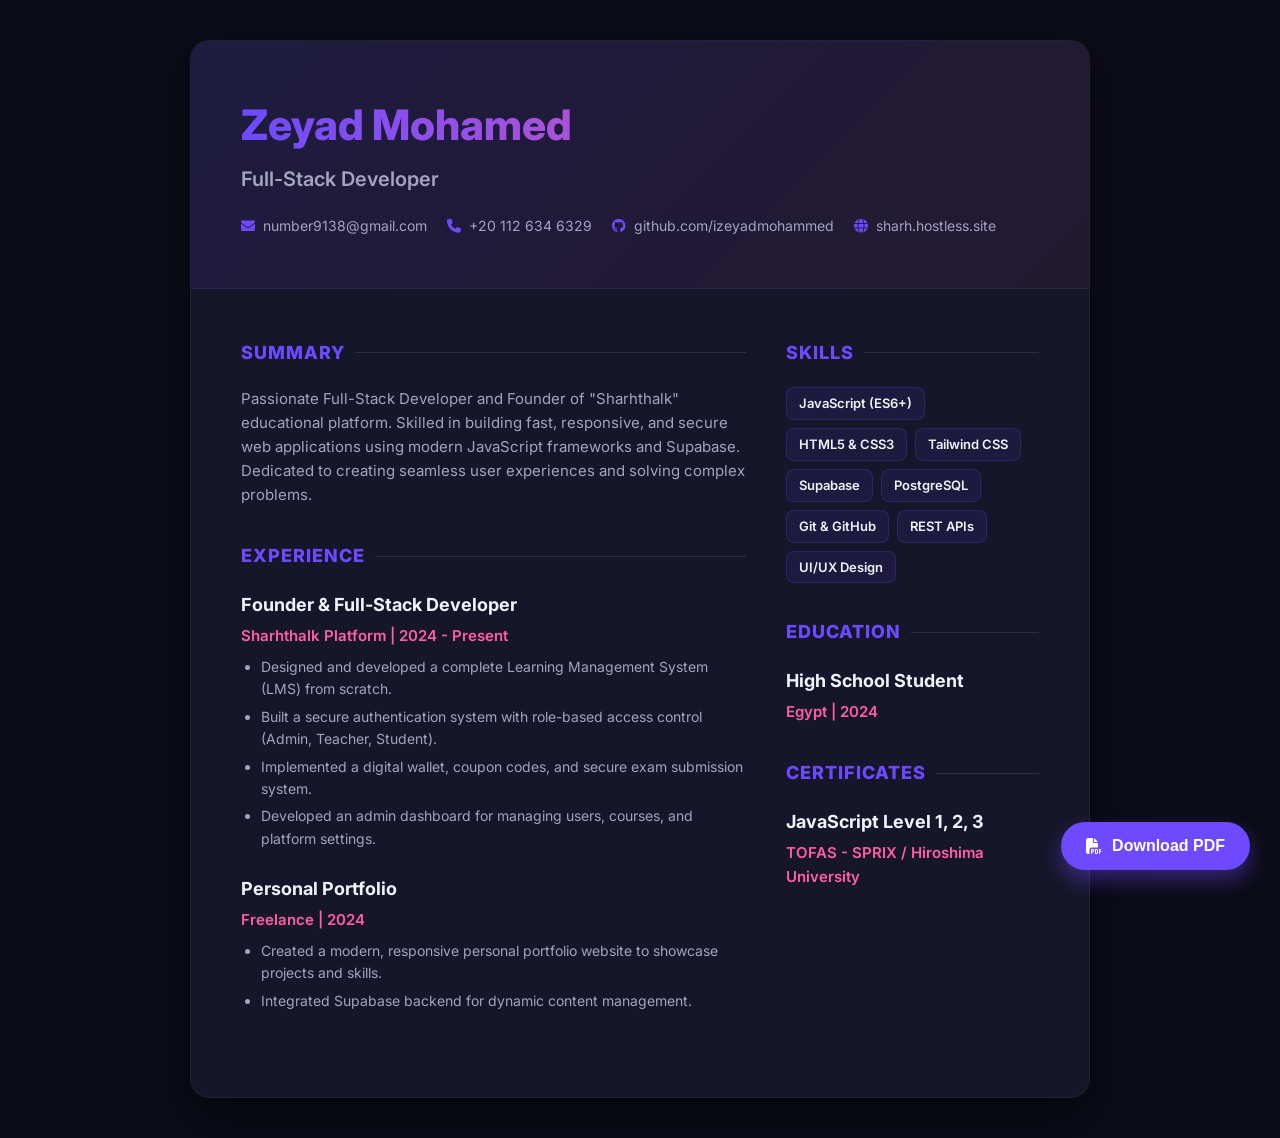
==== cv.html @ 6963fbc4 "Add CV page" ====
<!DOCTYPE html>
<html lang="en" dir="ltr">
<head>
  <meta charset="UTF-8">
  <meta name="viewport" content="width=device-width, initial-scale=1.0">
  <title>Zeyad Mohamed | CV</title>
  <link href="https://fonts.googleapis.com/css2?family=Inter:wght@300;400;600;700;800&display=swap" rel="stylesheet">
  <link rel="stylesheet" href="https://cdnjs.cloudflare.com/ajax/libs/font-awesome/6.4.0/css/all.min.css">
  <style>
    :root { --primary: #6d4aff; --secondary: #ff5fa2; --bg: #0c0c18; --surface: #16162a; --text: #f2f2fb; --muted: #a3a3c2; }
    * { box-sizing: border-box; margin: 0; padding: 0; }
    body { font-family: 'Inter', sans-serif; background: var(--bg); color: var(--text); line-height: 1.6; padding: 40px 20px; display: flex; justify-content: center; }
    
    .cv-container { width: 100%; max-width: 900px; background: var(--surface); border-radius: 20px; overflow: hidden; border: 1px solid rgba(255,255,255,0.05); box-shadow: 0 20px 50px rgba(0,0,0,0.5); }
    
    /* Header */
    .header { padding: 50px; background: linear-gradient(135deg, rgba(109,74,255,0.1), rgba(255,95,162,0.05)); border-bottom: 1px solid rgba(255,255,255,0.05); position: relative; }
    .header h1 { font-size: 42px; font-weight: 800; margin-bottom: 5px; background: linear-gradient(90deg, var(--primary), var(--secondary)); -webkit-background-clip: text; color: transparent; }
    .header h2 { font-size: 20px; color: var(--muted); font-weight: 600; margin-bottom: 20px; }
    .contact-info { display: flex; flex-wrap: wrap; gap: 20px; font-size: 14px; color: var(--muted); }
    .contact-info span { display: flex; align-items: center; gap: 8px; }
    .contact-info i { color: var(--primary); }

    /* Layout */
    .content { display: flex; flex-direction: column; padding: 50px; gap: 40px; }
    @media (min-width: 768px) { .content { flex-direction: row; } .left-col { flex: 2; } .right-col { flex: 1; } }
    
    /* Sections */
    .section { margin-bottom: 35px; }
    .section-title { font-size: 18px; font-weight: 800; text-transform: uppercase; letter-spacing: 1px; color: var(--primary); margin-bottom: 20px; display: flex; align-items: center; gap: 10px; }
    .section-title::after { content: ''; flex: 1; height: 1px; background: rgba(255,255,255,0.1); }

    /* Items */
    .item { margin-bottom: 25px; }
    .item h3 { font-size: 18px; font-weight: 700; color: var(--text); margin-bottom: 4px; }
    .item h4 { font-size: 15px; font-weight: 600; color: var(--secondary); margin-bottom: 8px; }
    .item p { font-size: 14px; color: var(--muted); }
    .item ul { padding-left: 20px; margin-top: 8px; font-size: 14px; color: var(--muted); }
    .item ul li { margin-bottom: 5px; }

    /* Skills */
    .skill-tags { display: flex; flex-wrap: wrap; gap: 8px; }
    .skill-tags span { background: rgba(109,74,255,0.1); border: 1px solid rgba(109,74,255,0.2); color: var(--text); padding: 5px 12px; border-radius: 8px; font-size: 13px; font-weight: 600; }

    /* Print Button */
    .print-btn { position: fixed; bottom: 30px; right: 30px; background: var(--primary); color: white; border: none; padding: 15px 25px; border-radius: 50px; font-size: 16px; font-weight: 700; cursor: pointer; box-shadow: 0 10px 20px rgba(109,74,255,0.4); display: flex; align-items: center; gap: 10px; transition: 0.3s; }
    .print-btn:hover { transform: translateY(-3px); box-shadow: 0 15px 25px rgba(109,74,255,0.6); }

    /* Print Settings */
    @media print {
      body { background: white; color: black; padding: 0; }
      .cv-container { box-shadow: none; border: none; max-width: 100%; border-radius: 0; }
      .header { background: white; border-bottom: 2px solid #eee; padding: 30px; }
      .header h1 { color: black; -webkit-text-fill-color: black; }
      .header h2, .contact-info, .item p, .item ul { color: #444; }
      .content { padding: 30px; }
      .section-title { color: #333; }
      .section-title::after { background: #ddd; }
      .item h3 { color: black; }
      .item h4 { color: #555; }
      .skill-tags span { border: 1px solid #ccc; background: #f9f9f9; color: #333; }
      .print-btn { display: none; }
    }
  </style>
</head>
<body>

  <div class="cv-container">
    <header class="header">
      <h1>Zeyad Mohamed</h1>
      <h2>Full-Stack Developer</h2>
      <div class="contact-info">
        <span><i class="fa-solid fa-envelope"></i> number9138@gmail.com</span>
        <span><i class="fa-solid fa-phone"></i> +20 112 634 6329</span>
        <span><i class="fa-brands fa-github"></i> github.com/izeyadmohammed</span>
        <span><i class="fa-solid fa-globe"></i> sharh.hostless.site</span>
      </div>
    </header>

    <div class="content">
      <div class="left-col">
        
        <div class="section">
          <div class="section-title">Summary</div>
          <p style="font-size: 15px; color: var(--muted);">Passionate Full-Stack Developer and Founder of "Sharhthalk" educational platform. Skilled in building fast, responsive, and secure web applications using modern JavaScript frameworks and Supabase. Dedicated to creating seamless user experiences and solving complex problems.</p>
        </div>

        <div class="section">
          <div class="section-title">Experience</div>
          
          <div class="item">
            <h3>Founder & Full-Stack Developer</h3>
            <h4>Sharhthalk Platform | 2024 - Present</h4>
            <ul>
              <li>Designed and developed a complete Learning Management System (LMS) from scratch.</li>
              <li>Built a secure authentication system with role-based access control (Admin, Teacher, Student).</li>
              <li>Implemented a digital wallet, coupon codes, and secure exam submission system.</li>
              <li>Developed an admin dashboard for managing users, courses, and platform settings.</li>
            </ul>
          </div>

          <div class="item">
            <h3>Personal Portfolio</h3>
            <h4>Freelance | 2024</h4>
            <ul>
              <li>Created a modern, responsive personal portfolio website to showcase projects and skills.</li>
              <li>Integrated Supabase backend for dynamic content management.</li>
            </ul>
          </div>
        </div>

      </div>

      <div class="right-col">
        
        <div class="section">
          <div class="section-title">Skills</div>
          <div class="skill-tags">
            <span>JavaScript (ES6+)</span>
            <span>HTML5 & CSS3</span>
            <span>Tailwind CSS</span>
            <span>Supabase</span>
            <span>PostgreSQL</span>
            <span>Git & GitHub</span>
            <span>REST APIs</span>
            <span>UI/UX Design</span>
          </div>
        </div>

        <div class="section">
          <div class="section-title">Education</div>
          <div class="item">
            <h3>High School Student</h3>
            <h4>Egypt | 2024</h4>
          </div>
        </div>

        <div class="section">
          <div class="section-title">Certificates</div>
          <div class="item">
            <h3>JavaScript Level 1, 2, 3</h3>
            <h4>TOFAS - SPRIX / Hiroshima University</h4>
          </div>
        </div>

      </div>
    </div>
  </div>

  <button class="print-btn" onclick="window.print()">
    <i class="fa-solid fa-file-pdf"></i> Download PDF
  </button>

</body>
</html>
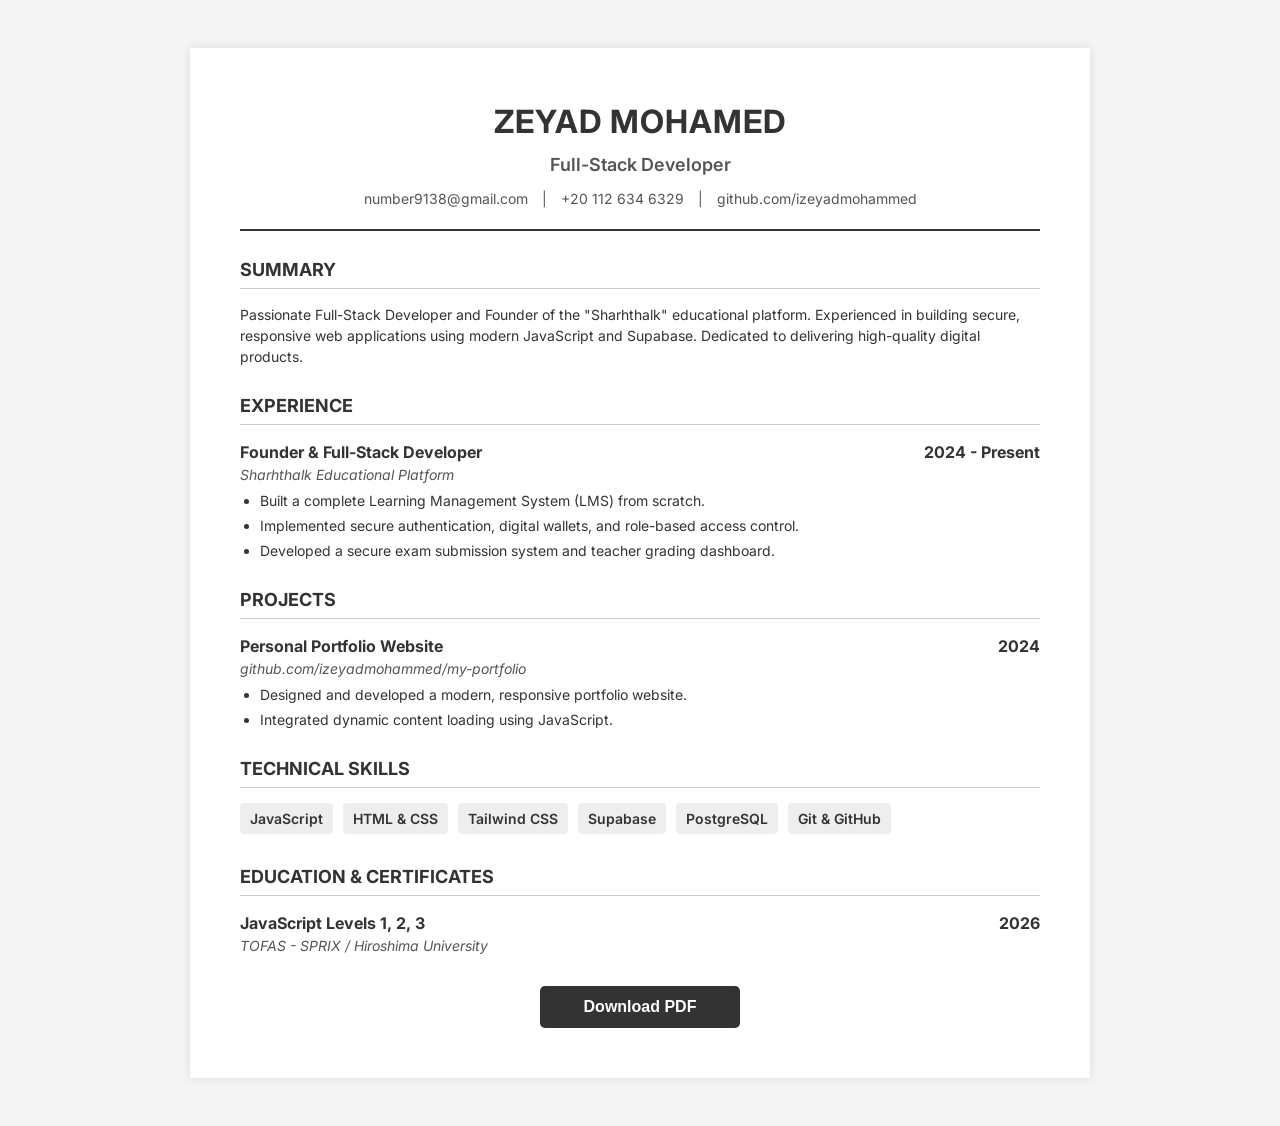
==== commit d5f38a50: "Update CV to classic white format" ====
--- a/cv.html
+++ b/cv.html
@@ -4,152 +4,104 @@
   <meta charset="UTF-8">
   <meta name="viewport" content="width=device-width, initial-scale=1.0">
   <title>Zeyad Mohamed | CV</title>
-  <link href="https://fonts.googleapis.com/css2?family=Inter:wght@300;400;600;700;800&display=swap" rel="stylesheet">
-  <link rel="stylesheet" href="https://cdnjs.cloudflare.com/ajax/libs/font-awesome/6.4.0/css/all.min.css">
+  <link href="https://fonts.googleapis.com/css2?family=Inter:wght@400;600;700&display=swap" rel="stylesheet">
   <style>
-    :root { --primary: #6d4aff; --secondary: #ff5fa2; --bg: #0c0c18; --surface: #16162a; --text: #f2f2fb; --muted: #a3a3c2; }
-    * { box-sizing: border-box; margin: 0; padding: 0; }
-    body { font-family: 'Inter', sans-serif; background: var(--bg); color: var(--text); line-height: 1.6; padding: 40px 20px; display: flex; justify-content: center; }
+    body { font-family: 'Inter', Arial, sans-serif; background: #f4f4f4; color: #333; padding: 40px 20px; line-height: 1.5; }
+    .cv-page { max-width: 800px; margin: 0 auto; background: white; padding: 50px; box-shadow: 0 0 10px rgba(0,0,0,0.1); }
     
-    .cv-container { width: 100%; max-width: 900px; background: var(--surface); border-radius: 20px; overflow: hidden; border: 1px solid rgba(255,255,255,0.05); box-shadow: 0 20px 50px rgba(0,0,0,0.5); }
+    header { text-align: center; border-bottom: 2px solid #333; padding-bottom: 20px; margin-bottom: 25px; }
+    h1 { font-size: 32px; text-transform: uppercase; letter-spacing: 1px; margin: 0 0 5px 0; }
+    .role { font-size: 18px; font-weight: 600; color: #555; margin-bottom: 10px; }
+    .contact { font-size: 14px; color: #555; }
+    .contact span { margin: 0 10px; }
     
-    /* Header */
-    .header { padding: 50px; background: linear-gradient(135deg, rgba(109,74,255,0.1), rgba(255,95,162,0.05)); border-bottom: 1px solid rgba(255,255,255,0.05); position: relative; }
-    .header h1 { font-size: 42px; font-weight: 800; margin-bottom: 5px; background: linear-gradient(90deg, var(--primary), var(--secondary)); -webkit-background-clip: text; color: transparent; }
-    .header h2 { font-size: 20px; color: var(--muted); font-weight: 600; margin-bottom: 20px; }
-    .contact-info { display: flex; flex-wrap: wrap; gap: 20px; font-size: 14px; color: var(--muted); }
-    .contact-info span { display: flex; align-items: center; gap: 8px; }
-    .contact-info i { color: var(--primary); }
+    h2 { font-size: 18px; text-transform: uppercase; border-bottom: 1px solid #ccc; padding-bottom: 5px; margin-top: 25px; margin-bottom: 15px; }
+    
+    .item { margin-bottom: 15px; }
+    .item-header { display: flex; justify-content: space-between; font-weight: 700; font-size: 16px; }
+    .item-sub { font-style: italic; color: #555; font-size: 14px; margin-bottom: 5px; }
+    
+    ul { margin-top: 5px; padding-left: 20px; }
+    li { margin-bottom: 4px; font-size: 14px; }
+    
+    .skills-list { list-style: none; padding: 0; display: flex; flex-wrap: wrap; gap: 10px; }
+    .skills-list li { background: #eee; padding: 5px 10px; border-radius: 4px; font-size: 14px; font-weight: 600; }
 
-    /* Layout */
-    .content { display: flex; flex-direction: column; padding: 50px; gap: 40px; }
-    @media (min-width: 768px) { .content { flex-direction: row; } .left-col { flex: 2; } .right-col { flex: 1; } }
+    .print-btn { display: block; width: 200px; margin: 30px auto 0; padding: 12px; background: #333; color: white; text-align: center; font-weight: bold; border: none; cursor: pointer; border-radius: 5px; font-size: 16px; }
     
-    /* Sections */
-    .section { margin-bottom: 35px; }
-    .section-title { font-size: 18px; font-weight: 800; text-transform: uppercase; letter-spacing: 1px; color: var(--primary); margin-bottom: 20px; display: flex; align-items: center; gap: 10px; }
-    .section-title::after { content: ''; flex: 1; height: 1px; background: rgba(255,255,255,0.1); }
-
-    /* Items */
-    .item { margin-bottom: 25px; }
-    .item h3 { font-size: 18px; font-weight: 700; color: var(--text); margin-bottom: 4px; }
-    .item h4 { font-size: 15px; font-weight: 600; color: var(--secondary); margin-bottom: 8px; }
-    .item p { font-size: 14px; color: var(--muted); }
-    .item ul { padding-left: 20px; margin-top: 8px; font-size: 14px; color: var(--muted); }
-    .item ul li { margin-bottom: 5px; }
-
-    /* Skills */
-    .skill-tags { display: flex; flex-wrap: wrap; gap: 8px; }
-    .skill-tags span { background: rgba(109,74,255,0.1); border: 1px solid rgba(109,74,255,0.2); color: var(--text); padding: 5px 12px; border-radius: 8px; font-size: 13px; font-weight: 600; }
-
-    /* Print Button */
-    .print-btn { position: fixed; bottom: 30px; right: 30px; background: var(--primary); color: white; border: none; padding: 15px 25px; border-radius: 50px; font-size: 16px; font-weight: 700; cursor: pointer; box-shadow: 0 10px 20px rgba(109,74,255,0.4); display: flex; align-items: center; gap: 10px; transition: 0.3s; }
-    .print-btn:hover { transform: translateY(-3px); box-shadow: 0 15px 25px rgba(109,74,255,0.6); }
-
-    /* Print Settings */
     @media print {
-      body { background: white; color: black; padding: 0; }
-      .cv-container { box-shadow: none; border: none; max-width: 100%; border-radius: 0; }
-      .header { background: white; border-bottom: 2px solid #eee; padding: 30px; }
-      .header h1 { color: black; -webkit-text-fill-color: black; }
-      .header h2, .contact-info, .item p, .item ul { color: #444; }
-      .content { padding: 30px; }
-      .section-title { color: #333; }
-      .section-title::after { background: #ddd; }
-      .item h3 { color: black; }
-      .item h4 { color: #555; }
-      .skill-tags span { border: 1px solid #ccc; background: #f9f9f9; color: #333; }
+      body { background: white; padding: 0; }
+      .cv-page { box-shadow: none; padding: 0; max-width: 100%; }
       .print-btn { display: none; }
     }
   </style>
 </head>
 <body>
 
-  <div class="cv-container">
-    <header class="header">
+  <div class="cv-page">
+    
+    <header>
       <h1>Zeyad Mohamed</h1>
-      <h2>Full-Stack Developer</h2>
-      <div class="contact-info">
-        <span><i class="fa-solid fa-envelope"></i> number9138@gmail.com</span>
-        <span><i class="fa-solid fa-phone"></i> +20 112 634 6329</span>
-        <span><i class="fa-brands fa-github"></i> github.com/izeyadmohammed</span>
-        <span><i class="fa-solid fa-globe"></i> sharh.hostless.site</span>
+      <div class="role">Full-Stack Developer</div>
+      <div class="contact">
+        <span>number9138@gmail.com</span> | 
+        <span>+20 112 634 6329</span> | 
+        <span>github.com/izeyadmohammed</span>
       </div>
     </header>
 
-    <div class="content">
-      <div class="left-col">
-        
-        <div class="section">
-          <div class="section-title">Summary</div>
-          <p style="font-size: 15px; color: var(--muted);">Passionate Full-Stack Developer and Founder of "Sharhthalk" educational platform. Skilled in building fast, responsive, and secure web applications using modern JavaScript frameworks and Supabase. Dedicated to creating seamless user experiences and solving complex problems.</p>
-        </div>
+    <h2>Summary</h2>
+    <p style="font-size: 14px;">Passionate Full-Stack Developer and Founder of the "Sharhthalk" educational platform. Experienced in building secure, responsive web applications using modern JavaScript and Supabase. Dedicated to delivering high-quality digital products.</p>
 
-        <div class="section">
-          <div class="section-title">Experience</div>
-          
-          <div class="item">
-            <h3>Founder & Full-Stack Developer</h3>
-            <h4>Sharhthalk Platform | 2024 - Present</h4>
-            <ul>
-              <li>Designed and developed a complete Learning Management System (LMS) from scratch.</li>
-              <li>Built a secure authentication system with role-based access control (Admin, Teacher, Student).</li>
-              <li>Implemented a digital wallet, coupon codes, and secure exam submission system.</li>
-              <li>Developed an admin dashboard for managing users, courses, and platform settings.</li>
-            </ul>
-          </div>
+    <h2>Experience</h2>
+    <div class="item">
+      <div class="item-header">
+        <span>Founder & Full-Stack Developer</span>
+        <span>2024 - Present</span>
+      </div>
+      <div class="item-sub">Sharhthalk Educational Platform</div>
+      <ul>
+        <li>Built a complete Learning Management System (LMS) from scratch.</li>
+        <li>Implemented secure authentication, digital wallets, and role-based access control.</li>
+        <li>Developed a secure exam submission system and teacher grading dashboard.</li>
+      </ul>
+    </div>
 
-          <div class="item">
-            <h3>Personal Portfolio</h3>
-            <h4>Freelance | 2024</h4>
-            <ul>
-              <li>Created a modern, responsive personal portfolio website to showcase projects and skills.</li>
-              <li>Integrated Supabase backend for dynamic content management.</li>
-            </ul>
-          </div>
-        </div>
+    <h2>Projects</h2>
+    <div class="item">
+      <div class="item-header">
+        <span>Personal Portfolio Website</span>
+        <span>2024</span>
+      </div>
+      <div class="item-sub">github.com/izeyadmohammed/my-portfolio</div>
+      <ul>
+        <li>Designed and developed a modern, responsive portfolio website.</li>
+        <li>Integrated dynamic content loading using JavaScript.</li>
+      </ul>
+    </div>
 
+    <h2>Technical Skills</h2>
+    <ul class="skills-list">
+      <li>JavaScript</li>
+      <li>HTML & CSS</li>
+      <li>Tailwind CSS</li>
+      <li>Supabase</li>
+      <li>PostgreSQL</li>
+      <li>Git & GitHub</li>
+    </ul>
+
+    <h2>Education & Certificates</h2>
+    <div class="item">
+      <div class="item-header">
+        <span>JavaScript Levels 1, 2, 3</span>
+        <span>2026</span>
       </div>
+      <div class="item-sub">TOFAS - SPRIX / Hiroshima University</div>
+    </div>
 
-      <div class="right-col">
-        
-        <div class="section">
-          <div class="section-title">Skills</div>
-          <div class="skill-tags">
-            <span>JavaScript (ES6+)</span>
-            <span>HTML5 & CSS3</span>
-            <span>Tailwind CSS</span>
-            <span>Supabase</span>
-            <span>PostgreSQL</span>
-            <span>Git & GitHub</span>
-            <span>REST APIs</span>
-            <span>UI/UX Design</span>
-          </div>
-        </div>
+    <button class="print-btn" onclick="window.print()">Download PDF</button>
 
-        <div class="section">
-          <div class="section-title">Education</div>
-          <div class="item">
-            <h3>High School Student</h3>
-            <h4>Egypt | 2024</h4>
-          </div>
-        </div>
-
-        <div class="section">
-          <div class="section-title">Certificates</div>
-          <div class="item">
-            <h3>JavaScript Level 1, 2, 3</h3>
-            <h4>TOFAS - SPRIX / Hiroshima University</h4>
-          </div>
-        </div>
-
-      </div>
-    </div>
   </div>
-
-  <button class="print-btn" onclick="window.print()">
-    <i class="fa-solid fa-file-pdf"></i> Download PDF
-  </button>
 
 </body>
 </html>
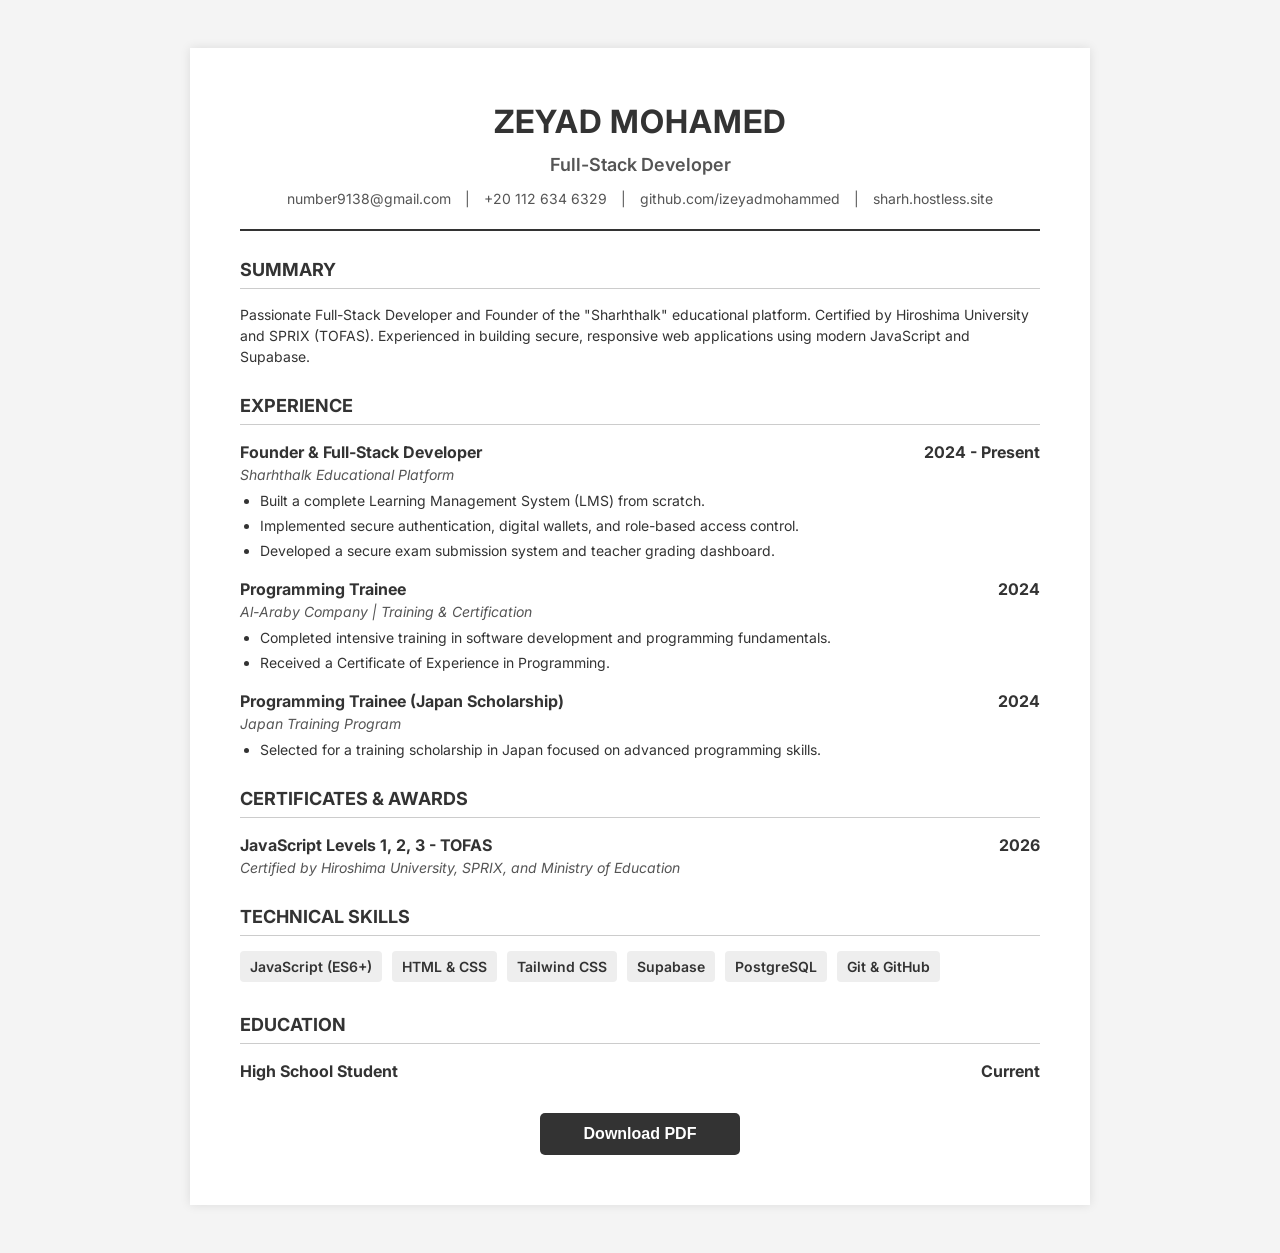
==== commit e6e1dd64: "Update CV with Al-Araby, Japan scholarship, and TOFAS certificates" ====
--- a/cv.html
+++ b/cv.html
@@ -46,12 +46,13 @@
       <div class="contact">
         <span>number9138@gmail.com</span> | 
         <span>+20 112 634 6329</span> | 
-        <span>github.com/izeyadmohammed</span>
+        <span>github.com/izeyadmohammed</span> |
+        <span>sharh.hostless.site</span>
       </div>
     </header>
 
     <h2>Summary</h2>
-    <p style="font-size: 14px;">Passionate Full-Stack Developer and Founder of the "Sharhthalk" educational platform. Experienced in building secure, responsive web applications using modern JavaScript and Supabase. Dedicated to delivering high-quality digital products.</p>
+    <p style="font-size: 14px;">Passionate Full-Stack Developer and Founder of the "Sharhthalk" educational platform. Certified by Hiroshima University and SPRIX (TOFAS). Experienced in building secure, responsive web applications using modern JavaScript and Supabase.</p>
 
     <h2>Experience</h2>
     <div class="item">
@@ -67,22 +68,41 @@
       </ul>
     </div>
 
-    <h2>Projects</h2>
     <div class="item">
       <div class="item-header">
-        <span>Personal Portfolio Website</span>
+        <span>Programming Trainee</span>
         <span>2024</span>
       </div>
-      <div class="item-sub">github.com/izeyadmohammed/my-portfolio</div>
+      <div class="item-sub">Al-Araby Company | Training & Certification</div>
       <ul>
-        <li>Designed and developed a modern, responsive portfolio website.</li>
-        <li>Integrated dynamic content loading using JavaScript.</li>
+        <li>Completed intensive training in software development and programming fundamentals.</li>
+        <li>Received a Certificate of Experience in Programming.</li>
       </ul>
+    </div>
+
+    <div class="item">
+      <div class="item-header">
+        <span>Programming Trainee (Japan Scholarship)</span>
+        <span>2024</span>
+      </div>
+      <div class="item-sub">Japan Training Program</div>
+      <ul>
+        <li>Selected for a training scholarship in Japan focused on advanced programming skills.</li>
+      </ul>
+    </div>
+
+    <h2>Certificates & Awards</h2>
+    <div class="item">
+      <div class="item-header">
+        <span>JavaScript Levels 1, 2, 3 - TOFAS</span>
+        <span>2026</span>
+      </div>
+      <div class="item-sub">Certified by Hiroshima University, SPRIX, and Ministry of Education</div>
     </div>
 
     <h2>Technical Skills</h2>
     <ul class="skills-list">
-      <li>JavaScript</li>
+      <li>JavaScript (ES6+)</li>
       <li>HTML & CSS</li>
       <li>Tailwind CSS</li>
       <li>Supabase</li>
@@ -90,13 +110,12 @@
       <li>Git & GitHub</li>
     </ul>
 
-    <h2>Education & Certificates</h2>
+    <h2>Education</h2>
     <div class="item">
       <div class="item-header">
-        <span>JavaScript Levels 1, 2, 3</span>
-        <span>2026</span>
+        <span>High School Student</span>
+        <span>Current</span>
       </div>
-      <div class="item-sub">TOFAS - SPRIX / Hiroshima University</div>
     </div>
 
     <button class="print-btn" onclick="window.print()">Download PDF</button>
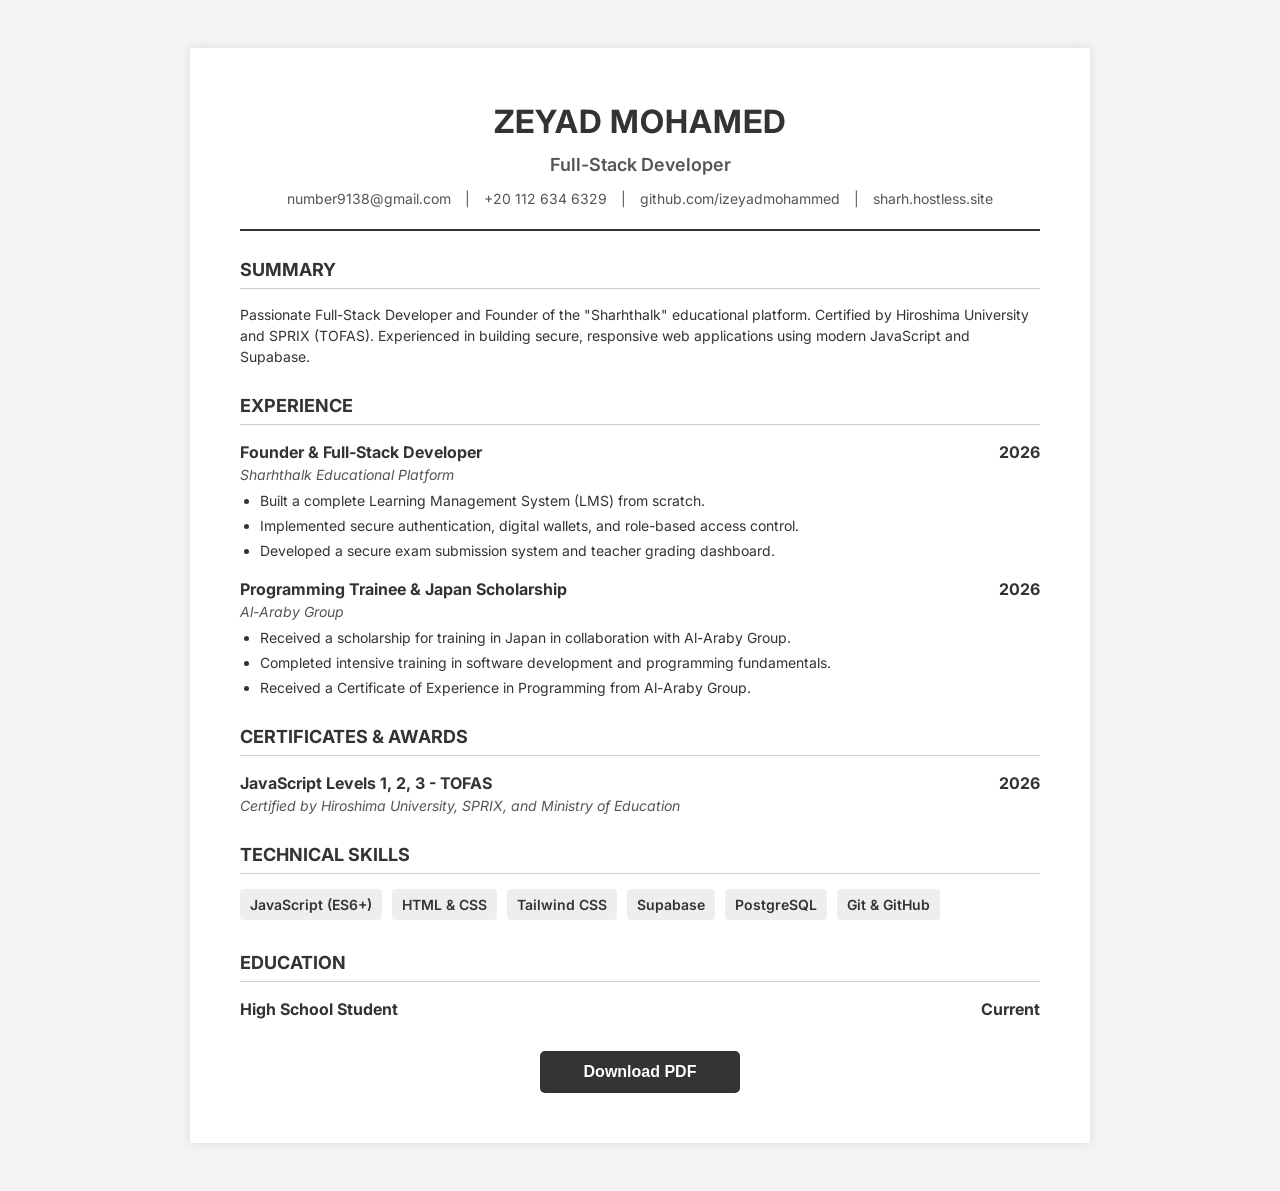
==== commit 6ea234f1: "Update CV: 2026 dates, Al-Araby Group scholarship and certificate" ====
--- a/cv.html
+++ b/cv.html
@@ -58,7 +58,7 @@
     <div class="item">
       <div class="item-header">
         <span>Founder & Full-Stack Developer</span>
-        <span>2024 - Present</span>
+        <span>2026</span>
       </div>
       <div class="item-sub">Sharhthalk Educational Platform</div>
       <ul>
@@ -70,24 +70,14 @@
 
     <div class="item">
       <div class="item-header">
-        <span>Programming Trainee</span>
-        <span>2024</span>
+        <span>Programming Trainee & Japan Scholarship</span>
+        <span>2026</span>
       </div>
-      <div class="item-sub">Al-Araby Company | Training & Certification</div>
+      <div class="item-sub">Al-Araby Group</div>
       <ul>
+        <li>Received a scholarship for training in Japan in collaboration with Al-Araby Group.</li>
         <li>Completed intensive training in software development and programming fundamentals.</li>
-        <li>Received a Certificate of Experience in Programming.</li>
-      </ul>
-    </div>
-
-    <div class="item">
-      <div class="item-header">
-        <span>Programming Trainee (Japan Scholarship)</span>
-        <span>2024</span>
-      </div>
-      <div class="item-sub">Japan Training Program</div>
-      <ul>
-        <li>Selected for a training scholarship in Japan focused on advanced programming skills.</li>
+        <li>Received a Certificate of Experience in Programming from Al-Araby Group.</li>
       </ul>
     </div>
 
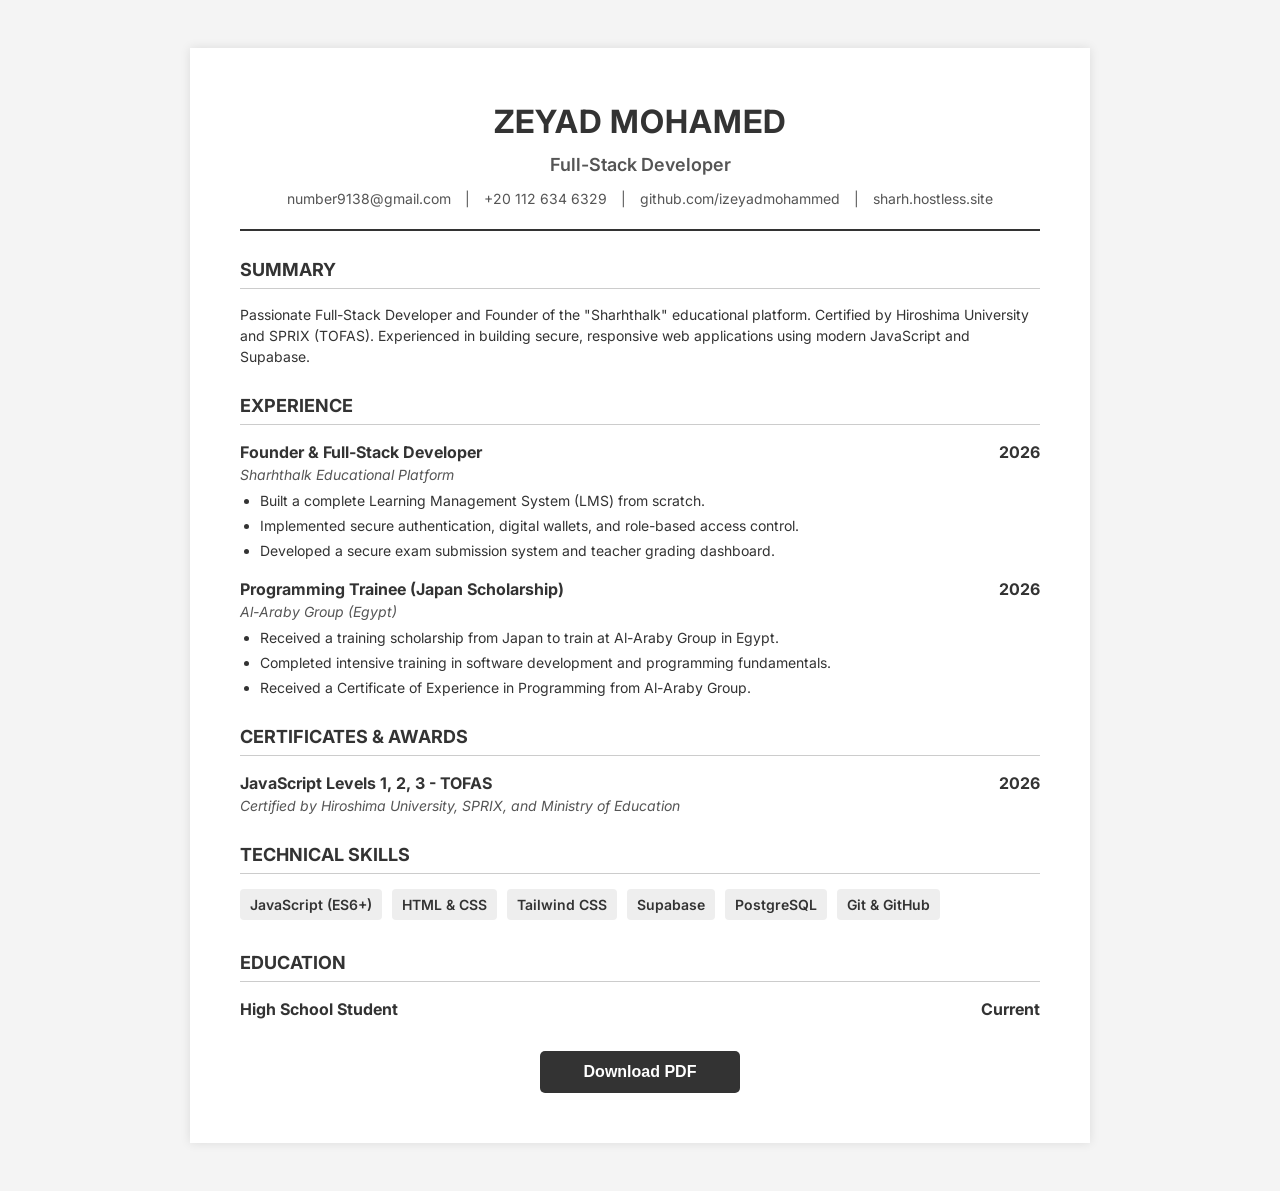
==== commit 52014987: "Fix: Clarify Japan scholarship training location" ====
--- a/cv.html
+++ b/cv.html
@@ -70,12 +70,12 @@
 
     <div class="item">
       <div class="item-header">
-        <span>Programming Trainee & Japan Scholarship</span>
+        <span>Programming Trainee (Japan Scholarship)</span>
         <span>2026</span>
       </div>
-      <div class="item-sub">Al-Araby Group</div>
+      <div class="item-sub">Al-Araby Group (Egypt)</div>
       <ul>
-        <li>Received a scholarship for training in Japan in collaboration with Al-Araby Group.</li>
+        <li>Received a training scholarship from Japan to train at Al-Araby Group in Egypt.</li>
         <li>Completed intensive training in software development and programming fundamentals.</li>
         <li>Received a Certificate of Experience in Programming from Al-Araby Group.</li>
       </ul>
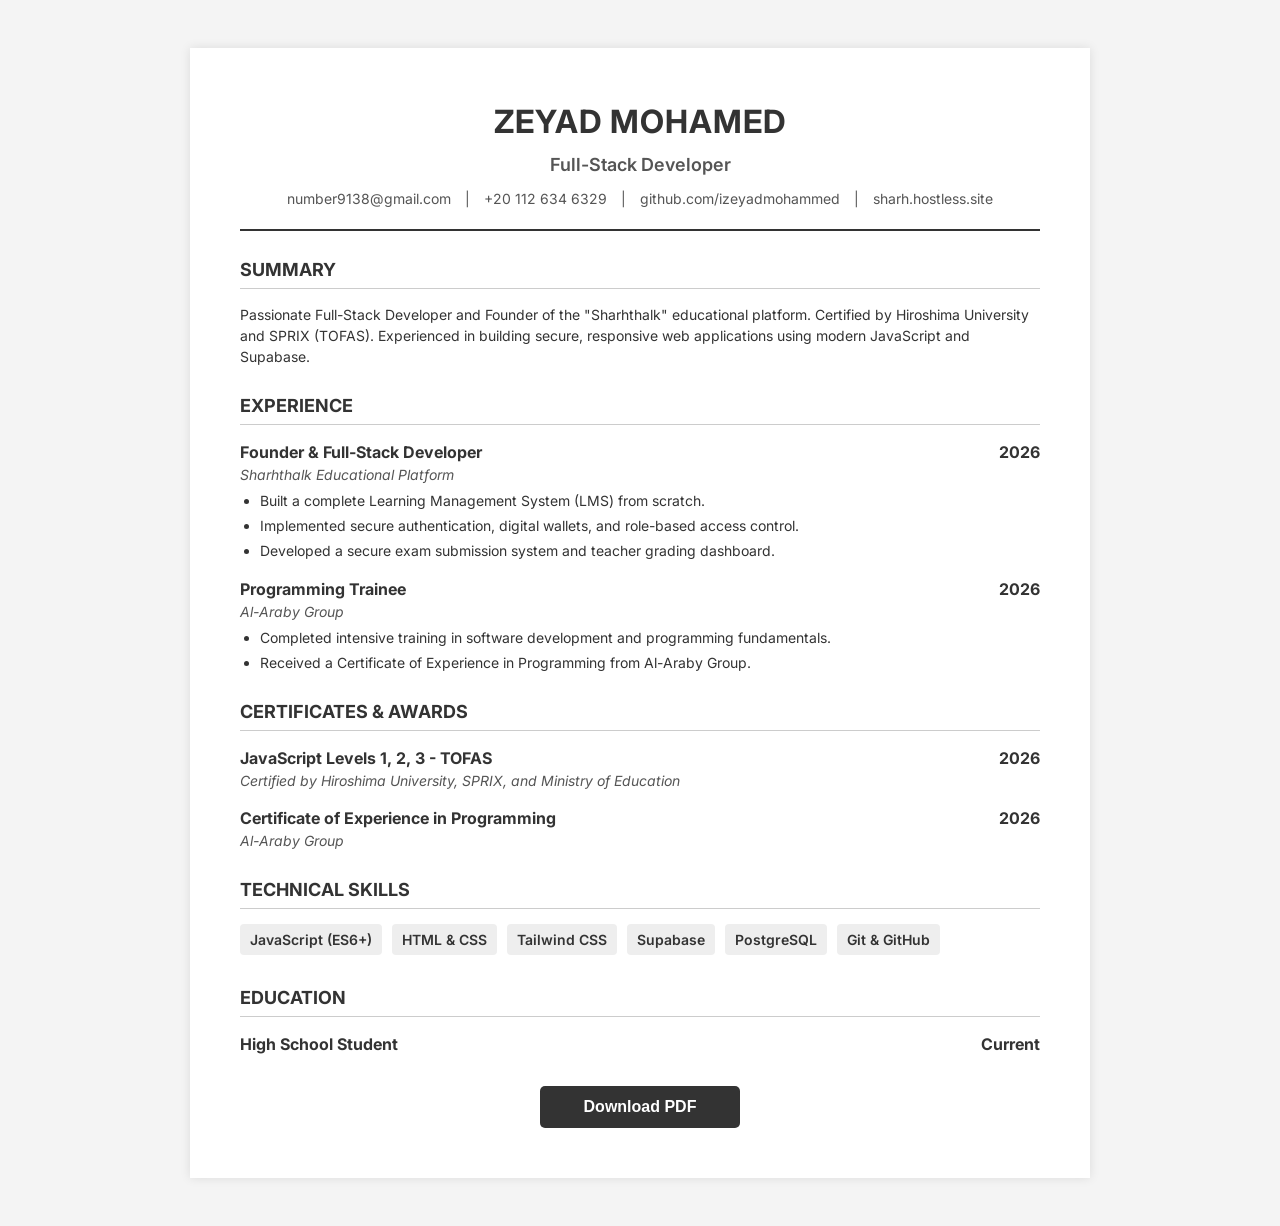
==== commit 71f2badb: "Remove Japan from experience, add Al-Araby certificate" ====
--- a/cv.html
+++ b/cv.html
@@ -70,12 +70,11 @@
 
     <div class="item">
       <div class="item-header">
-        <span>Programming Trainee (Japan Scholarship)</span>
+        <span>Programming Trainee</span>
         <span>2026</span>
       </div>
-      <div class="item-sub">Al-Araby Group (Egypt)</div>
+      <div class="item-sub">Al-Araby Group</div>
       <ul>
-        <li>Received a training scholarship from Japan to train at Al-Araby Group in Egypt.</li>
         <li>Completed intensive training in software development and programming fundamentals.</li>
         <li>Received a Certificate of Experience in Programming from Al-Araby Group.</li>
       </ul>
@@ -88,6 +87,13 @@
         <span>2026</span>
       </div>
       <div class="item-sub">Certified by Hiroshima University, SPRIX, and Ministry of Education</div>
+    </div>
+    <div class="item">
+      <div class="item-header">
+        <span>Certificate of Experience in Programming</span>
+        <span>2026</span>
+      </div>
+      <div class="item-sub">Al-Araby Group</div>
     </div>
 
     <h2>Technical Skills</h2>
